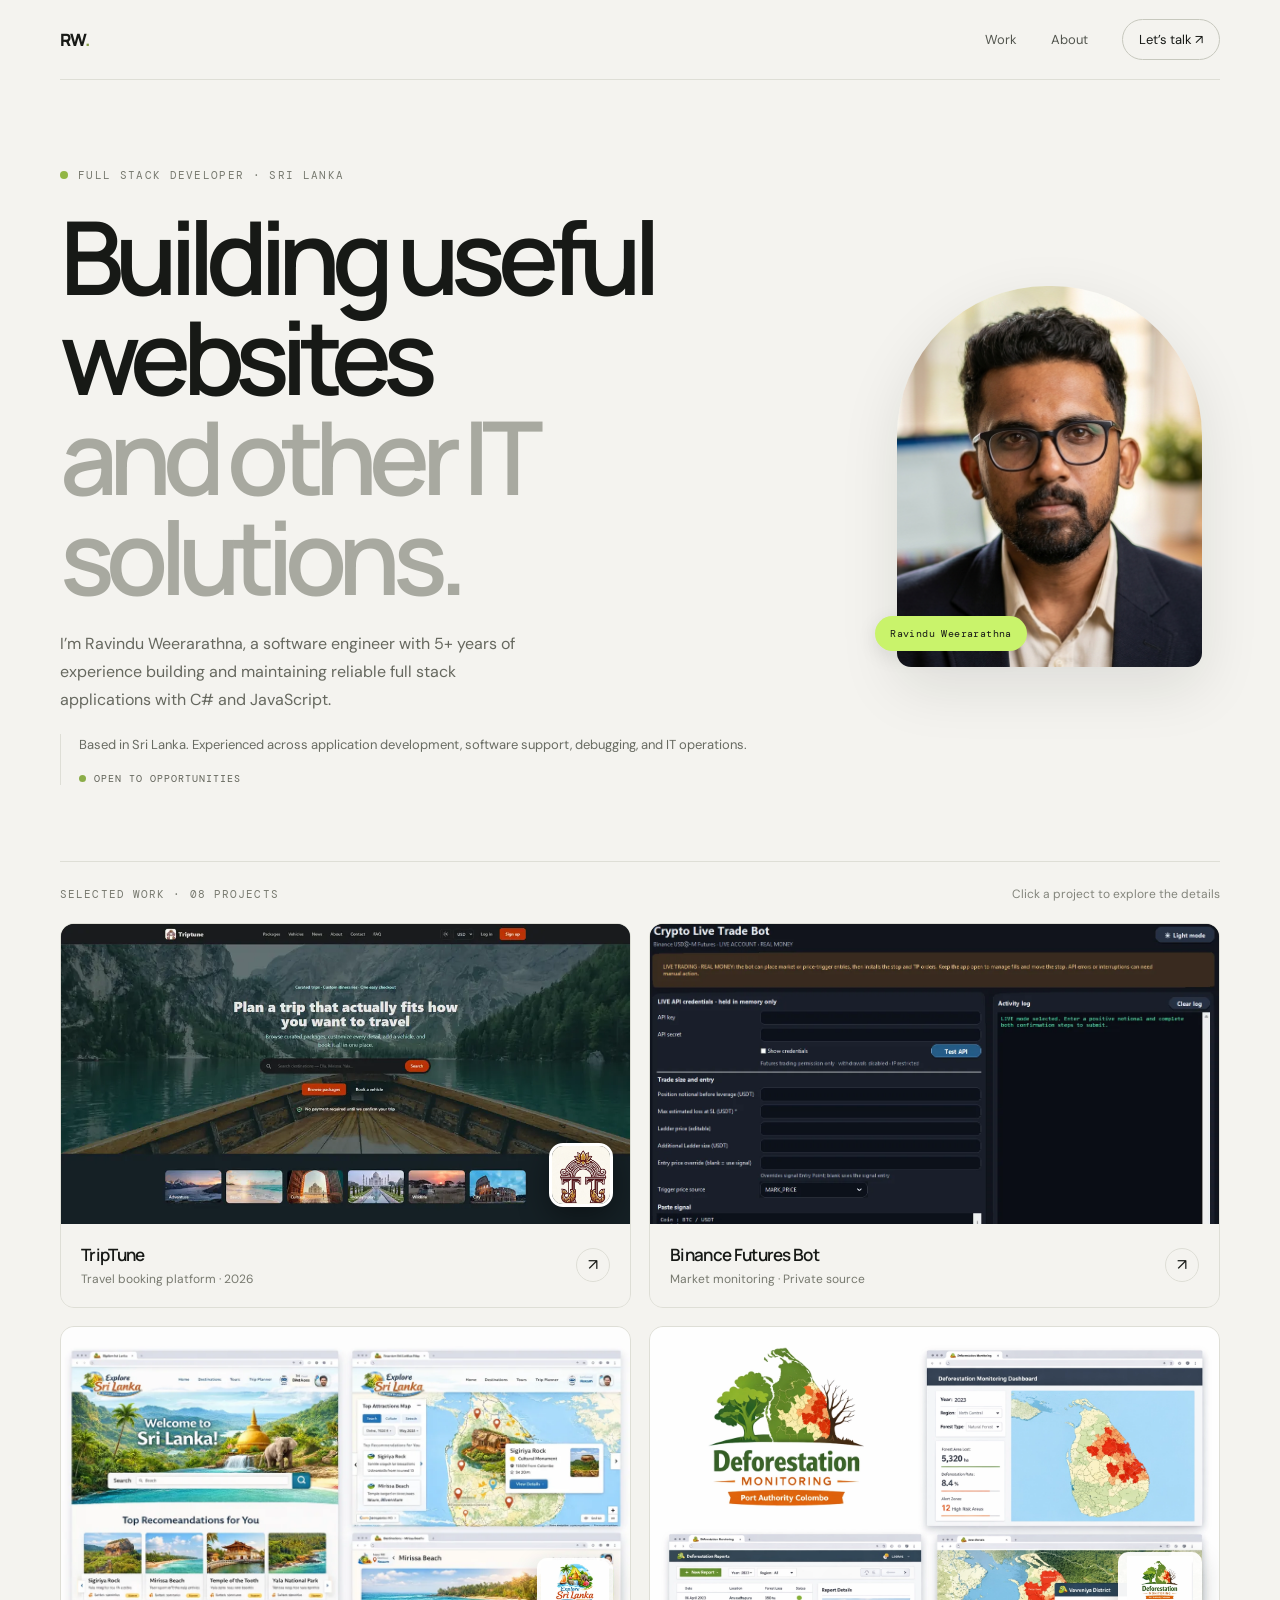
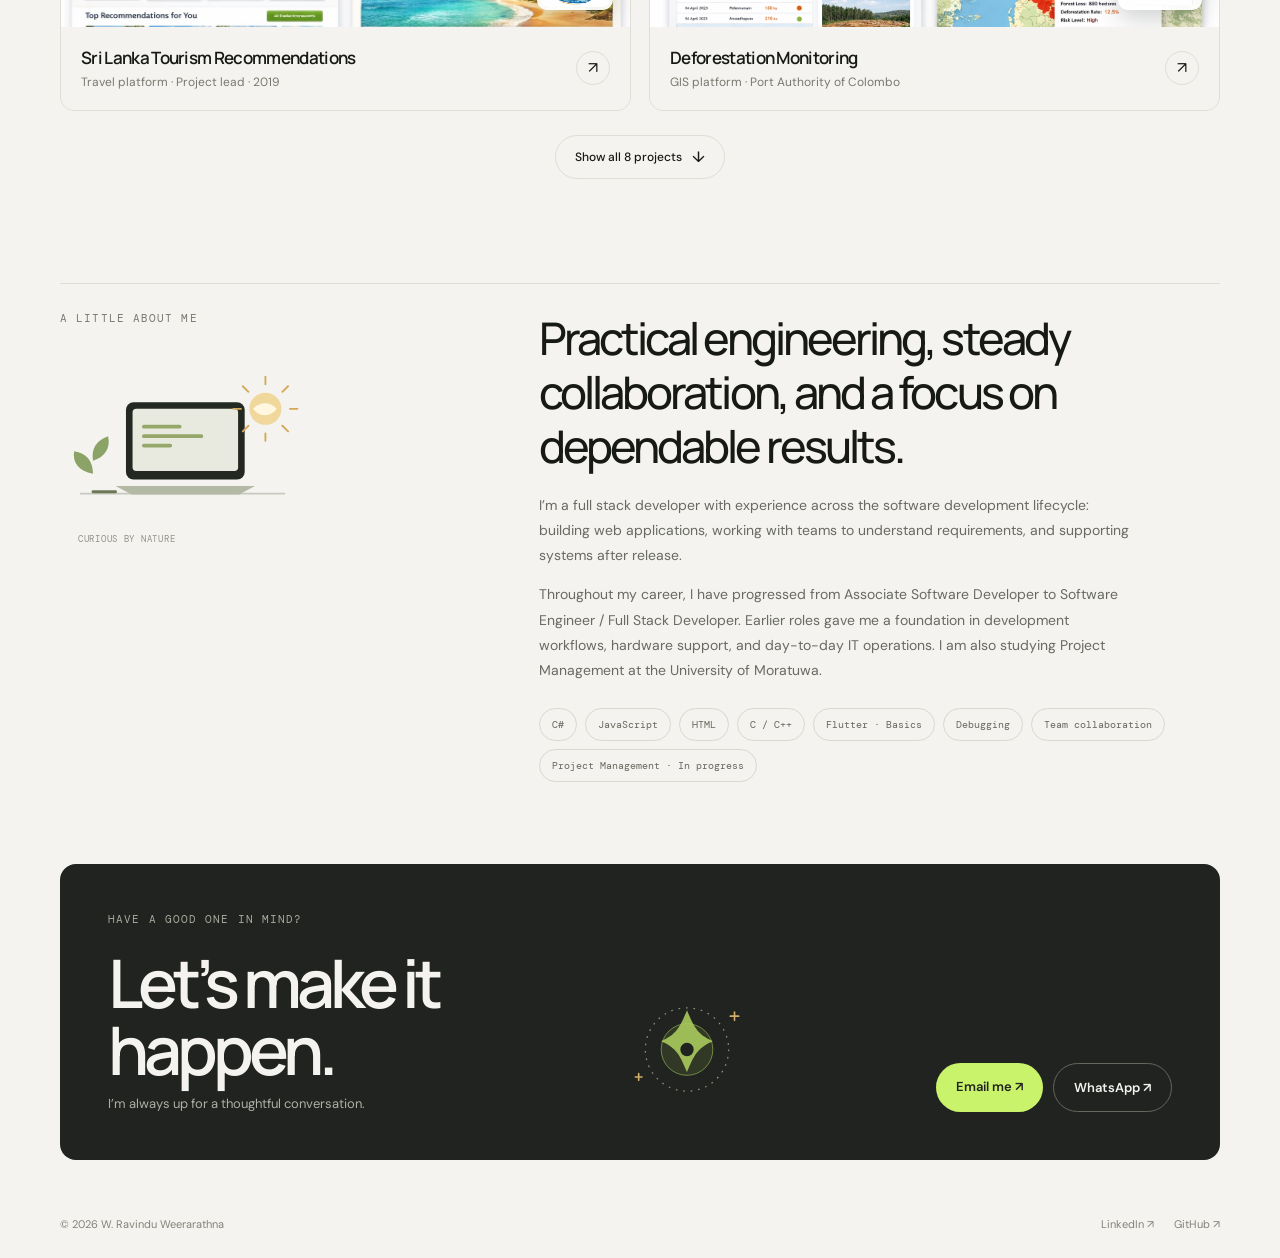
==== index.html @ b0df1150 "Add files via upload" ====
<!doctype html>
<html lang="en">
<head>
  <meta charset="utf-8">
  <meta name="viewport" content="width=device-width, initial-scale=1">
  <meta name="theme-color" content="#f4f3ef">
  <meta name="description" content="Ravindu Weerarathna is a full stack developer building reliable web applications and software solutions.">
  <title>Ravindu Weerarathna — Full Stack Developer</title>
  <link rel="preconnect" href="https://fonts.googleapis.com">
  <link rel="preconnect" href="https://fonts.gstatic.com" crossorigin>
  <link href="https://fonts.googleapis.com/css2?family=DM+Mono:wght@400;500&family=DM+Sans:wght@400;500;600;700&family=Manrope:wght@400;500;600;700;800&display=swap" rel="stylesheet">
  <link rel="stylesheet" href="styles.css">
</head>
<body>
  <header class="wrap nav"><a class="brand" href="#top">RW<span>.</span></a><nav class="nav-links" aria-label="Main navigation"><a href="#work">Work</a><a href="#about">About</a><a href="#contact" class="nav-cta">Let’s talk <span aria-hidden="true">↗</span></a></nav></header>
  <main id="top" class="wrap">
    <section class="hero"><div><div class="eyebrow">Full Stack Developer · Sri Lanka</div><h1>Building useful websites<br><em>and other IT solutions.</em></h1><p class="hero-copy">I’m Ravindu Weerarathna, a software engineer with 5+ years of experience building and maintaining reliable full stack applications with C# and JavaScript.</p></div><figure class="portrait-wrap"><img class="portrait" src="ravindu-weerarathna.jpg" alt="Portrait of Ravindu Weerarathna"><figcaption class="portrait-caption">Ravindu Weerarathna</figcaption></figure><aside class="hero-aside"><p>Based in Sri Lanka. Experienced across application development, software support, debugging, and IT operations.</p><div class="availability">Open to opportunities</div></aside></section>
    <section id="work"><div class="section-head"><span class="section-label">Selected work · 08 projects</span><span class="section-note">Click a project to explore the details</span></div>
      <div class="projects" id="project-list">
        <article class="project" tabindex="0" role="button" aria-haspopup="dialog" data-project="0"><div class="project-art art-game"><img class="game-preview" src="android-mini-game.webp" alt="Basket Scorer Android mini game showing its court and score"><img class="game-logo" src="basket-scorer-logo.webp" alt="Basket Scorer game logo"></div><div class="project-meta"><div><h3>Android Mini Game</h3><p>Basketball · Android · April 2021</p></div><span class="arrow" aria-hidden="true">↗</span></div></article>
        <article class="project" tabindex="0" role="button" aria-haspopup="dialog" data-project="1"><div class="project-art art-oncrypt"><div class="oncrypt-glow"></div><img class="oncrypt-mark" src="oncrypt-mark.webp" alt="OnCrypt product mark"><span class="oncrypt-caption">MOBILE AUTHENTICATOR</span></div><div class="project-meta"><div><h3>OnCrypt Mobile</h3><p>Authentication · OSSEC Inc · 2024</p></div><span class="arrow" aria-hidden="true">↗</span></div></article>
        <article class="project" tabindex="0" role="button" aria-haspopup="dialog" data-project="2"><div class="project-art art-central"><div class="central-window"><div class="central-top"><span>ONCRYPT WEB CENTRAL</span><i></i><i></i><i></i></div><div class="central-content"><img src="oncrypt-mark.webp" alt=""><div><b>Secure account<br>management</b><span></span><span></span></div></div></div></div><div class="project-meta"><div><h3>OnCrypt Web Central</h3><p>Authentication hub · OSSEC Inc · 2024</p></div><span class="arrow" aria-hidden="true">↗</span></div></article>
        <article class="project" tabindex="0" role="button" aria-haspopup="dialog" data-project="3"><div class="project-art art-desktop"><div class="desktop-window"><div class="desktop-top"><span></span><span></span><span></span></div><div class="desktop-content"><img src="oncrypt-mark.webp" alt=""><div class="desktop-lines"><b>ONCRYPT DESKTOP</b><i></i><i></i><i></i><em>Verified session</em></div></div></div></div><div class="project-meta"><div><h3>OnCrypt Desktop Software</h3><p>Encryption · OSSEC Inc · 2024</p></div><span class="arrow" aria-hidden="true">↗</span></div></article>

        <article class="project" tabindex="0" role="button" aria-haspopup="dialog" data-project="4" data-featured><div class="project-art art-triptune"><img class="triptune-shot" src="triptune-homepage.webp" alt="TripTune travel booking website homepage"><img class="triptune-logo" src="triptune-logo.webp" alt="TripTune logo"></div><div class="project-meta"><div><h3>TripTune</h3><p>Travel booking platform · 2026</p></div><span class="arrow" aria-hidden="true">↗</span></div></article>
        <article class="project" tabindex="0" role="button" aria-haspopup="dialog" data-project="5" data-featured><div class="project-art art-trading"><img class="bot-shot" src="binance-bot-dashboard.webp" alt="Binance Futures live-trading dashboard with risk, signal, and order controls"></div><div class="project-meta"><div><h3>Binance Futures Bot</h3><p>Market monitoring · Private source</p></div><span class="arrow" aria-hidden="true">↗</span></div></article>
        <article class="project" tabindex="0" role="button" aria-haspopup="dialog" data-project="6" data-featured><div class="project-art art-tourism"><img class="tourism-shot" src="sri-lanka-tourism-ui.webp" alt="Explore Sri Lanka personalized tourism website screens"><img class="tourism-logo" src="explore-sri-lanka-logo.webp" alt="Explore Sri Lanka logo"></div><div class="project-meta"><div><h3>Sri Lanka Tourism Recommendations</h3><p>Travel platform · Project lead · 2019</p></div><span class="arrow" aria-hidden="true">↗</span></div></article>
        <article class="project" tabindex="0" role="button" aria-haspopup="dialog" data-project="7" data-featured><div class="project-art art-deforestation"><img class="deforestation-shot" src="deforestation-monitoring-ui.webp" alt="Deforestation monitoring dashboard and Sri Lanka forest loss map"><img class="deforestation-logo" src="deforestation-monitoring-logo.webp" alt="Deforestation Monitoring logo"></div><div class="project-meta"><div><h3>Deforestation Monitoring</h3><p>GIS platform · Port Authority of Colombo</p></div><span class="arrow" aria-hidden="true">↗</span></div></article>
      </div>
      <div class="projects-toggle-wrap"><button class="projects-toggle" type="button" aria-expanded="false" aria-controls="project-list">Show all 8 projects <span aria-hidden="true">↓</span></button></div>
    </section>
    <section id="about" class="about"><div class="about-title">A little about me<div class="about-illustration" aria-hidden="true"><svg viewBox="0 0 260 180" role="presentation"><path d="M22 145h216" stroke="#c8c9bf" stroke-width="2" stroke-linecap="round"/><rect x="70" y="48" width="126" height="82" rx="8" fill="#242822"/><rect x="77" y="55" width="112" height="66" rx="4" fill="#e8eadf"/><path d="M89 74h38M89 84h61M89 94h28" stroke="#95a76b" stroke-width="4" stroke-linecap="round"/><path d="M59 137h148l-17 9H76z" fill="#b4b9a6"/><path d="M35 143V90m0 34c-15-3-22-12-20-24 13 2 20 10 20 24Zm0-14c13-4 19-14 16-26-12 4-18 13-16 26Z" fill="#8ba366"/><path d="M35 143h24" stroke="#6c7956" stroke-width="3" stroke-linecap="round"/><circle cx="218" cy="55" r="17" fill="#f0d79c"/><path d="M218 29v-8m0 68v-8m26-26h8m-68 0h8m44-18 6-6m-48 48 6-6m36 0 6 6m-48-48 6 6" stroke="#d4a958" stroke-width="2" stroke-linecap="round"/><path d="M205 55c6-8 19-8 25 0-6 9-19 9-25 0Z" fill="#fff7df"/></svg><span>Curious by nature</span></div></div><div class="about-copy"><h2>Practical engineering, steady collaboration, and a focus on dependable results.</h2><p>I’m a full stack developer with experience across the software development lifecycle: building web applications, working with teams to understand requirements, and supporting systems after release.</p><p>Throughout my career, I have progressed from Associate Software Developer to Software Engineer / Full Stack Developer. Earlier roles gave me a foundation in development workflows, hardware support, and day-to-day IT operations. I am also studying Project Management at the University of Moratuwa.</p><div class="chips"><span class="chip">C#</span><span class="chip">JavaScript</span><span class="chip">HTML</span><span class="chip">C / C++</span><span class="chip">Flutter · Basics</span><span class="chip">Debugging</span><span class="chip">Team collaboration</span><span class="chip">Project Management · In progress</span></div></div></section>
    <section id="contact" class="contact"><div><div class="section-label">Have a good one in mind?</div><h2>Let’s make it<br>happen.</h2><p>I’m always up for a thoughtful conversation.</p></div><div class="contact-illustration" aria-hidden="true"><svg viewBox="0 0 180 150" role="presentation"><circle cx="90" cy="75" r="50" fill="none" stroke="#9da58d" stroke-width="1.5" stroke-dasharray="2 7"/><circle cx="90" cy="75" r="31" fill="#c9f36b" fill-opacity=".12" stroke="#c9f36b" stroke-opacity=".65"/><path d="M90 28c8 19 12 29 31 37-19 8-23 18-31 37-8-19-12-29-31-37 19-8 23-18 31-37Z" fill="#c9f36b" fill-opacity=".85"/><circle cx="90" cy="75" r="8" fill="#20231f"/><path d="M142 35h10m-5-5v10M28 108h8m-4-4v8" stroke="#f0c876" stroke-width="2" stroke-linecap="round"/></svg></div><div class="contact-actions"><a class="contact-link" href="mailto:ravinduweerarathna@yahoo.com">Email me ↗</a><a class="contact-link contact-link-secondary" href="https://wa.me/94767962078" target="_blank" rel="noreferrer">WhatsApp ↗</a></div></section>
  </main>
  <footer class="wrap footer"><span>© 2026 W. Ravindu Weerarathna</span><div class="footer-social"><a href="https://www.linkedin.com/in/ravindu-weerarathna" target="_blank" rel="noreferrer">LinkedIn ↗</a><a href="https://github.com/RavinduWeerarathna-git" target="_blank" rel="noreferrer">GitHub ↗</a></div></footer>
  <dialog id="project-dialog" aria-labelledby="modal-title"><div class="modal-inner"><button class="modal-close" aria-label="Close project details">×</button><div class="modal-kicker" id="modal-kicker"></div><h2 id="modal-title"></h2><p id="modal-description"></p><div class="modal-gallery" id="modal-gallery"></div><div class="modal-details"><div><strong>My role</strong><span id="modal-role"></span></div><div><strong>Year</strong><span id="modal-year"></span></div><div><strong>What I did</strong><span id="modal-contribution"></span></div><div><strong>Outcome</strong><span id="modal-outcome"></span></div><div><strong>Technologies</strong><span id="modal-tech"></span></div></div><div class="modal-actions" id="modal-actions"></div></div></dialog>
  <script>
    // Project details are based on the CV and project material provided by Ravindu.
    const projects=[
      {title:'Android Mini Game',category:'Mobile game · Basketball',year:'April 2021 · 2 weeks',role:'Intern Software Developer',description:'A lightweight Android basketball mini game designed for smooth, engaging mobile play. It focuses on simple controls, responsive interactions, and offline gameplay for casual basketball fans.',contribution:'Developed core gameplay mechanics, designed the Android interface, integrated local score storage, and tested across Android versions.',outcome:'Offline play with saved scores and player progress.',tech:'Java, Android Studio, Android SDK, SQLite',gallery:[['android-mini-game.webp','Basket Scorer gameplay screenshot'],['basket-scorer-logo.webp','Basket Scorer logo']],link:''},
      {title:'OnCrypt Mobile',category:'Mobile authentication · OSSEC Inc',year:'2024 · 2-year project',role:'Testing and development support',description:'OnCrypt Mobile is an authenticator for desktop encryption software. It adds a verification step to decryption requests by pairing a trusted mobile device with the desktop application, helping ensure only authorized users can access protected data.',contribution:'Tested functionality and security, identified and fixed bugs, verified authentication flows between the mobile authenticator and desktop application, and supported stability and performance improvements.',outcome:'Contributed to a second layer of authentication for desktop decryption workflows.',tech:'Flutter, Secure Storage, Authentication APIs',gallery:[['oncrypt-mark.webp','OnCrypt product mark']],link:'https://ossec.co.jp/oncrypt-2/'},
      {title:'OnCrypt Web Central',category:'Web platform · OSSEC Inc',year:'2024 · 2-year project',role:'Testing and development support',description:'The Web Central is the management and authentication hub for the OnCrypt system. It connects the mobile authenticator with desktop software and supports user management and real-time activity validation.',contribution:'Performed developer-side unit testing across system components, identified and fixed bugs, validated authentication flows between the mobile app, Web Central, and desktop software, and helped improve stability and performance.',outcome:'Supported a secure authentication flow across the OnCrypt mobile, web, and desktop components.',tech:'C#, Secure Storage, Authentication APIs, Razor Pages',gallery:[['oncrypt-mark.webp','OnCrypt product mark']],link:'https://oncrypt.jp/Auth/Login'},
      {title:'OnCrypt Desktop Software',category:'Desktop security · OSSEC Inc',year:'2024 · 2-year project',role:'Testing and development support',description:'The OnCrypt Desktop Software is the protected client application in the OnCrypt security ecosystem. It monitors user activity and requires successful authentication through the mobile authenticator and Web Central before sensitive actions can be performed.',contribution:'Performed developer-side unit testing across system components, identified and fixed bugs, validated authentication flows between the mobile authenticator, Web Central, and desktop software, and supported stability and performance improvements.',outcome:'Helped verify the end-to-end authentication flow protecting sensitive desktop actions.',tech:'C#, Secure Storage, Authentication APIs, Razor Pages',gallery:[['oncrypt-mark.webp','OnCrypt product mark']],link:'https://ossec.co.jp/oncrypt-2/'},
      {title:'TripTune',category:'Travel booking platform · Personal project',year:'2026',role:'Full Stack Developer',description:'A full-stack travel booking platform for curated Sri Lanka trips. Visitors can browse packages, customize trip details, add a vehicle, and submit a booking request through one flow.',contribution:'Built package discovery and customization, vehicle booking, account and booking flows, and the admin tools that manage travel inventory and bookings.',outcome:'Live travel booking demo. Booking requests are confirmed separately; the demo does not process real payments.',tech:'Next.js, React, TypeScript, Tailwind CSS, Prisma, PostgreSQL',gallery:[['triptune-homepage.webp','TripTune website homepage'],['triptune-logo.webp','TripTune logo']],link:'https://www.triptuneinfo.com/',linkLabel:'Visit TripTune ↗'},
      {title:'Binance Futures Trading Bot',category:'Live trading dashboard · Private repository',year:'2026',role:'Developer',description:'A Binance USDⓈ-M Futures live-trading dashboard. The interface supports API credential entry, position sizing and estimated-loss limits, editable ladder settings, signal input, and an activity log.',contribution:'Built a dashboard for configuring trade inputs, checking API access, reviewing signals, managing ladder entries, and reviewing an order before submission.',outcome:'The interface includes controls to place live trades, manage pending triggers, and update ladder orders. No performance results are provided.',tech:'Not specified in the repository overview',gallery:[['binance-bot-dashboard.webp','Binance Futures live-trading dashboard']],link:'https://github.com/RavinduWeerarathna-git/binance-auto-bot-Future-',linkLabel:'Open private repository ↗'},
      {title:'Sri Lanka Tourism Recommendations',category:'Personalized travel · Client project',year:'2019 · 6 months',role:'Project Lead and Full-Stack Developer',description:'A web-based tourism platform offering personalized recommendations for people exploring Sri Lanka. The experience combines preference-based suggestions, interactive maps, and a chatbot assistant for trip planning.',contribution:'Led the project team and managed timelines and deliverables; designed the system architecture and database schema; supervised frontend and backend development; implemented recommendation features and Google Maps integration; oversaw testing, chatbot integration, and deployment.',outcome:'Delivered an interactive travel-planning website with personalized recommendations, maps, and chatbot support.',tech:'Java, Spring Boot, JPA, AngularJS, HTML, MySQL, Google Maps API',gallery:[['sri-lanka-tourism-ui.webp','Explore Sri Lanka website interface and map screens'],['explore-sri-lanka-logo.webp','Explore Sri Lanka logo']],link:''},
      {title:'Deforestation Monitoring Website',category:'GIS platform · Port Authority of Colombo',year:'Not specified',role:'Software Developer · Testing and development',description:'A web-based platform for monitoring deforestation across Sri Lanka. It brings geographic data, forest-loss reports, and map visualizations together to help authorities, researchers, and the public identify areas experiencing forest loss and degradation.',contribution:'Developed core web application features; tested backend APIs, frontend components, and map visualizations; debugged issues; validated map data, reports, and forest-loss metrics; and optimized code for stability and performance.',outcome:'A centralized interface for viewing forest-change data, map markers, reports, and deforestation metrics.',tech:'PHP, Laravel, Vue.js, Vuetify, MySQL, Leaflet / OpenLayers',gallery:[['deforestation-monitoring-ui.webp','Deforestation monitoring dashboard, reports, and Sri Lanka map'],['deforestation-monitoring-logo.webp','Deforestation Monitoring logo']],link:''}
    ];
    const projectsToggle=document.querySelector('.projects-toggle');
    projectsToggle.addEventListener('click',()=>{const expanded=projectsToggle.getAttribute('aria-expanded')==='true';projectsToggle.setAttribute('aria-expanded',String(!expanded));document.querySelector('.projects').classList.toggle('show-all',!expanded);projectsToggle.innerHTML=expanded?'Show all 8 projects <span aria-hidden="true">↓</span>':'Show featured projects <span aria-hidden="true">↑</span>';if(!expanded){document.querySelector('#work').scrollIntoView({behavior:'smooth',block:'start'});}});
    const dialog=document.querySelector('#project-dialog');
    function openProject(index){const p=projects[index];document.querySelector('#modal-kicker').textContent=p.category+' · '+p.year;document.querySelector('#modal-title').textContent=p.title;document.querySelector('#modal-description').textContent=p.description;document.querySelector('#modal-gallery').innerHTML=(p.gallery||[]).map(([src,alt])=>`<img src="${src}" alt="${alt}">`).join('');document.querySelector('#modal-role').textContent=p.role;document.querySelector('#modal-year').textContent=p.year;document.querySelector('#modal-contribution').textContent=p.contribution;document.querySelector('#modal-outcome').textContent=p.outcome;document.querySelector('#modal-tech').textContent=p.tech;document.querySelector('#modal-actions').innerHTML=p.link?`<a href="${p.link}" target="_blank" rel="noreferrer">${p.linkLabel||'View project ↗'}</a>`:'';dialog.showModal()}
    document.querySelectorAll('.project').forEach(card=>{card.addEventListener('click',()=>openProject(Number(card.dataset.project)));card.addEventListener('keydown',e=>{if(e.key==='Enter'||e.key===' '){e.preventDefault();openProject(Number(card.dataset.project))}})});
    document.querySelector('.modal-close').addEventListener('click',()=>dialog.close());dialog.addEventListener('click',e=>{if(e.target===dialog)dialog.close()});
  </script>
</body>
</html>
---- styles.css ----
:root {
  --paper: #f4f3ef;
  --ink: #171916;
  --muted: #72746d;
  --line: #deded6;
  --green: #c9f36b;
  --mono: "DM Mono", monospace;
  --sans: "DM Sans", sans-serif;
  --display: "Manrope", sans-serif;
}

* { box-sizing: border-box; }
html { scroll-behavior: smooth; }
body {
  margin: 0;
  background: var(--paper);
  color: var(--ink);
  font-family: var(--sans);
  -webkit-font-smoothing: antialiased;
}
a { color: inherit; text-decoration: none; }
button { font: inherit; }
.wrap { width: min(1160px, calc(100% - 64px)); margin: auto; }
.nav {
  height: 80px;
  display: flex;
  align-items: center;
  justify-content: space-between;
  border-bottom: 1px solid var(--line);
}
.brand { font: 800 17px var(--display); letter-spacing: -.06em; }
.brand span { color: #849d46; }
.nav-links { display: flex; gap: 34px; align-items: center; font-size: 13px; color: #53564f; }
.nav-links a:hover { color: #111; }
.nav-cta { border: 1px solid #c7c8be; padding: 11px 16px; border-radius: 30px; color: var(--ink) !important; transition: .2s; }
.nav-cta:hover { background: var(--green); border-color: var(--green); }

.hero {
  padding: 88px 0 76px;
  display: grid;
  grid-template-columns: minmax(0, 1.45fr) minmax(250px, .55fr);
  gap: 45px 52px;
  align-items: center;
}
.eyebrow { font: 11px var(--mono); text-transform: uppercase; letter-spacing: .12em; color: #77796f; display: flex; align-items: center; gap: 10px; }
.eyebrow::before { content: ""; width: 8px; height: 8px; background: #92b645; border-radius: 50%; }
.hero h1 { font: 600 clamp(55px, 8.2vw, 102px)/.98 var(--display); letter-spacing: -.085em; margin: 25px 0 23px; max-width: 770px; }
.hero h1 em { font-style: normal; color: #a8a9a0; }
.hero-copy { font-size: 16px; color: #66685f; line-height: 1.75; max-width: 470px; margin: 0; }
.hero-aside { grid-column: 1; padding: 0 0 0 18px; border-left: 1px solid var(--line); margin-top: -25px; }
.hero-aside p { font-size: 13px; line-height: 1.7; color: #686b62; margin: 0 0 16px; }
.availability { font: 10px var(--mono); text-transform: uppercase; letter-spacing: .1em; color: #606258; display: flex; align-items: center; gap: 8px; }
.availability::before { content: ""; width: 7px; height: 7px; border-radius: 50%; background: #8bad48; }
.portrait-wrap { grid-column: 2; grid-row: 1 / span 2; justify-self: end; align-self: center; position: relative; margin: 0 18px 0 0; width: min(100%, 310px); }
.portrait { display: block; width: 100%; aspect-ratio: 4 / 5; object-fit: cover; object-position: 50% 35%; border-radius: 150px 150px 14px 14px; box-shadow: 0 20px 60px #1719161a; }
.portrait-caption { position: absolute; bottom: 16px; left: -22px; background: var(--green); padding: 11px 15px; border-radius: 30px; font: 10px var(--mono); letter-spacing: .04em; box-shadow: 0 5px 20px #17191618; }

.section-head { border-top: 1px solid var(--line); padding: 24px 0 21px; display: flex; justify-content: space-between; align-items: center; }
.section-label { font: 11px var(--mono); letter-spacing: .1em; text-transform: uppercase; color: #77796f; }
.section-note { font-size: 12px; color: #83857c; }
.projects { display: grid; grid-template-columns: 1fr 1fr; gap: 18px; }
.project { border: 1px solid var(--line); border-radius: 14px; overflow: hidden; background: #e9e9e3; cursor: pointer; transition: transform .25s, border-color .25s; }
.project:hover { transform: translateY(-4px); border-color: #a9aa9f; }
.project-art { height: 300px; position: relative; overflow: hidden; display: grid; place-items: center; }
.art-a { background: #d4d8cc; }
.art-b { background: #e7d7c4; }
.art-c { background: #d7d5e4; }
.art-d { background: #d9e1d8; }
.mock { width: 76%; height: 73%; border-radius: 10px; background: #fbfaf7; box-shadow: 0 16px 50px #1719161a; position: relative; overflow: hidden; transition: transform .35s; }
.project:hover .mock { transform: scale(1.025); }
.mock-top { height: 26px; border-bottom: 1px solid #ecece5; display: flex; align-items: center; padding: 0 10px; gap: 4px; }
.mock-top i { width: 5px; height: 5px; border-radius: 50%; background: #d5d6cf; }
.mock-body { padding: 20px; }
.mock-kicker { font: 7px var(--mono); letter-spacing: .11em; text-transform: uppercase; color: #808276; }
.mock-title { font: 700 clamp(14px, 2vw, 25px)/1.04 var(--display); letter-spacing: -.07em; margin: 10px 0; }
.mock-line { height: 4px; border-radius: 9px; background: #dedfd6; margin: 6px 0; width: 60%; }
.mock-line.short { width: 39%; }
.mock-pill { height: 16px; width: 54px; background: var(--green); border-radius: 20px; margin-top: 14px; }
.tile-grid { position: absolute; right: 17%; bottom: 14%; display: grid; grid-template-columns: repeat(2, 54px); gap: 5px; transform: rotate(-8deg); }
.tile-grid b { height: 54px; border-radius: 7px; background: #b7b9a8; }
.tile-grid b:nth-child(2) { background: #ed9874; }
.tile-grid b:nth-child(3) { background: #efd97c; }
.tile-grid b:nth-child(4) { background: #545c4c; }
.phone { position: absolute; width: 113px; height: 205px; right: 20%; top: 17%; background: #1c201d; border-radius: 20px; padding: 7px; transform: rotate(8deg); box-shadow: 0 15px 35px #201f1925; }
.phone-inner { height: 100%; background: #f4eadb; border-radius: 14px; padding: 22px 9px; }
.phone-inner strong { font: 700 13px var(--display); letter-spacing: -.05em; display: block; margin: 19px 0 8px; }
.phone-inner span { display: block; height: 4px; width: 80%; background: #d7cbb9; margin: 5px 0; border-radius: 5px; }
.chart { position: absolute; inset: auto 8% 13% 44%; height: 98px; display: flex; gap: 8px; align-items: end; }
.chart i { flex: 1; border-radius: 5px 5px 0 0; background: #a9a3cb; }
.chart i:nth-child(2) { height: 60%; background: #696186; }
.chart i:nth-child(3) { height: 82%; background: #a9a3cb; }
.chart i:nth-child(4) { height: 45%; background: #c5bfdf; }
.chart i:nth-child(5) { height: 100%; background: #66627c; }
.art-d .mock { width: 70%; height: 69%; }
.art-d .mock-title { font-size: 22px; }
.swoosh { position: absolute; width: 130px; height: 130px; border-radius: 50%; border: 22px solid #a3b49a; right: 12%; top: 12%; }
.project-meta { background: var(--paper); padding: 19px 20px 20px; display: flex; justify-content: space-between; align-items: center; }
.project-meta h3 { font: 600 17px var(--display); letter-spacing: -.04em; margin: 0 0 5px; }
.project-meta p { margin: 0; font-size: 12px; color: #77796f; }
.arrow { width: 34px; height: 34px; border-radius: 50%; border: 1px solid var(--line); display: grid; place-items: center; transition: .2s; }
.project:hover .arrow { background: var(--green); border-color: var(--green); transform: rotate(45deg); }

.about { margin-top: 104px; padding: 27px 0 82px; border-top: 1px solid var(--line); display: grid; grid-template-columns: .75fr 1.25fr; gap: 70px; }
.about-title { font: 11px var(--mono); letter-spacing: .1em; text-transform: uppercase; color: #77796f; }
.about-copy h2 { font: 500 clamp(29px, 4vw, 45px)/1.2 var(--display); letter-spacing: -.065em; margin: 0 0 20px; max-width: 690px; }
.about-copy p { font-size: 14px; line-height: 1.8; color: #686a63; max-width: 590px; }
.chips { display: flex; flex-wrap: wrap; gap: 8px; margin-top: 25px; }
.chip { font: 10px var(--mono); border: 1px solid #d7d8cf; padding: 9px 12px; border-radius: 30px; color: #66685f; }
.contact { background: #20231f; color: #f4f3ef; border-radius: 16px; padding: 48px; display: flex; justify-content: space-between; align-items: end; margin: 0 0 30px; }
.contact .section-label { color: #a6a99c; }
.contact h2 { font: 600 clamp(36px, 6vw, 67px)/1 var(--display); letter-spacing: -.075em; margin: 23px 0 12px; max-width: 540px; }
.contact p { font-size: 13px; color: #adb0a5; margin: 0; }
.contact-link { background: var(--green); color: #20231f; padding: 15px 20px; border-radius: 30px; font-size: 13px; font-weight: 600; white-space: nowrap; }
.footer { min-height: 68px; display: flex; align-items: center; justify-content: space-between; color: #81837a; font-size: 11px; }
.footer-social { display: flex; gap: 20px; }
.footer-social a:hover { color: #111; }

dialog { border: 0; padding: 0; border-radius: 16px; background: var(--paper); color: var(--ink); width: min(620px, calc(100% - 32px)); max-height: 90vh; box-shadow: 0 25px 100px #0003; }
dialog::backdrop { background: #1719169c; backdrop-filter: blur(4px); }
.modal-inner { padding: 38px; }
.modal-close { position: absolute; right: 20px; top: 20px; width: 35px; height: 35px; background: transparent; border: 1px solid var(--line); border-radius: 50%; cursor: pointer; font-size: 18px; }
.modal-close:hover { background: var(--green); border-color: var(--green); }
.modal-kicker { font: 10px var(--mono); letter-spacing: .12em; text-transform: uppercase; color: #797b72; }
.modal-inner h2 { font: 600 37px var(--display); letter-spacing: -.07em; margin: 13px 0; }
.modal-inner p { font-size: 14px; line-height: 1.8; color: #62645c; }
.modal-details { display: grid; grid-template-columns: 1fr 1fr; gap: 20px; border-top: 1px solid var(--line); padding-top: 20px; margin-top: 24px; }
.modal-details strong { display: block; font: 10px var(--mono); text-transform: uppercase; letter-spacing: .08em; color: #85877e; margin-bottom: 8px; }
.modal-details span { font-size: 13px; line-height: 1.6; }
.modal-actions { display: flex; gap: 10px; margin-top: 25px; }
.modal-actions a { border: 1px solid var(--line); border-radius: 30px; padding: 12px 16px; font-size: 12px; }
.modal-actions a:hover { background: var(--green); border-color: var(--green); }

@media (max-width: 700px) {
  .wrap { width: calc(100% - 36px); }
  .nav { height: 68px; }
  .nav-links { gap: 17px; }
  .nav-links a:not(.nav-cta) { display: none; }
  .hero { padding: 68px 0 58px; grid-template-columns: 1fr; gap: 28px; }
  .hero h1 { font-size: clamp(56px, 14vw, 87px); }
  .hero-aside { grid-column: 1; grid-row: auto; padding: 0 0 0 18px; margin: 0; }
  .portrait-wrap { grid-column: 1; grid-row: auto; justify-self: start; width: min(74%, 300px); margin: 6px 0 10px 20px; }
  .portrait { aspect-ratio: 4 / 3; border-radius: 90px 90px 12px 12px; object-position: 50% 34%; }
  .projects { grid-template-columns: 1fr; }
  .project-art { height: 270px; }
  .about { margin-top: 74px; grid-template-columns: 1fr; gap: 25px; padding-bottom: 58px; }
  .contact { padding: 32px 25px; align-items: start; flex-direction: column; gap: 27px; }
  .contact h2 { font-size: 48px; }
  .contact-link { font-size: 11px; }
  .section-note { display: none; }
  .modal-inner { padding: 32px 24px; }
  .modal-inner h2 { font-size: 30px; }
}
@media (prefers-reduced-motion: reduce) {
  *, *::before, *::after { scroll-behavior: auto !important; transition: none !important; }
}

.contact-actions { display: flex; flex-wrap: wrap; gap: 10px; }
.contact-link-secondary { background: transparent; color: #f4f3ef; border: 1px solid #64675e; }
.contact-link-secondary:hover { border-color: var(--green); color: var(--green); }


.art-game { background: linear-gradient(145deg, #f3d38f, #f9e8bf); }
.game-preview { width: 158px; height: 252px; object-fit: cover; object-position: center; border-radius: 10px; box-shadow: 0 14px 35px #49351b35; }
.game-logo { position: absolute; top: 18px; left: 18px; width: 82px; height: 82px; object-fit: cover; border-radius: 12px; box-shadow: 0 8px 24px #49351b30; }
.modal-gallery { display: flex; align-items: flex-start; gap: 14px; margin: 22px 0; }
.modal-gallery img { max-height: 250px; max-width: 46%; width: auto; object-fit: contain; border-radius: 10px; background: #eee9df; }
@media (max-width: 700px) { .game-preview { height: 225px; width: 142px; } .modal-gallery img { max-height: 210px; } }

.art-oncrypt { background: radial-gradient(circle at 50% 45%, #286eb5, #153c6d 72%); }
.oncrypt-glow { position: absolute; width: 205px; height: 205px; border-radius: 50%; background: #4f99e34d; filter: blur(28px); }
.oncrypt-mark { position: relative; width: 122px; height: 122px; object-fit: cover; border-radius: 23px; box-shadow: 0 18px 45px #081e3b70; }
.oncrypt-caption { position: absolute; bottom: 25px; color: #e9f3ff; font: 9px var(--mono); letter-spacing: .15em; }

.art-central { background: linear-gradient(145deg, #d8d8ef, #c5d5ee); }
.central-window { width: 76%; height: 66%; border-radius: 12px; background: #f9fafc; box-shadow: 0 18px 45px #30375525; overflow: hidden; }
.central-top { height: 29px; display: flex; align-items: center; gap: 5px; padding: 0 11px; border-bottom: 1px solid #e8e9ee; font: 7px var(--mono); color: #686c7d; letter-spacing: .06em; }
.central-top span { margin-right: auto; }
.central-top i { width: 5px; height: 5px; border-radius: 50%; background: #d0d2dc; }
.central-content { display: flex; align-items: center; justify-content: center; gap: 15px; height: calc(100% - 29px); padding: 14px; }
.central-content img { width: 65px; height: 65px; border-radius: 13px; }
.central-content b { display: block; font: 700 13px/1.15 var(--display); letter-spacing: -.04em; color: #252a38; }
.central-content span { display: block; width: 82px; height: 4px; background: #e2e4eb; border-radius: 4px; margin-top: 7px; }

.art-desktop { background: linear-gradient(145deg, #cedaf0, #abbfe0); }
.desktop-window { width: 78%; height: 67%; border-radius: 10px; overflow: hidden; background: #f9fafc; box-shadow: 0 18px 45px #27385b30; }
.desktop-top { height: 24px; display: flex; align-items: center; gap: 5px; padding: 0 10px; border-bottom: 1px solid #e6e9f0; }
.desktop-top span { width: 5px; height: 5px; background: #c8ceda; border-radius: 50%; }
.desktop-content { height: calc(100% - 24px); display: flex; align-items: center; justify-content: center; gap: 16px; padding: 15px; }
.desktop-content img { width: 66px; height: 66px; border-radius: 14px; }
.desktop-lines { display: flex; flex-direction: column; gap: 7px; }
.desktop-lines b { color: #283551; font: 8px var(--mono); letter-spacing: .08em; }
.desktop-lines i { width: 92px; height: 4px; background: #e0e5ee; border-radius: 4px; }
.desktop-lines i:nth-of-type(2) { width: 72px; }
.desktop-lines i:nth-of-type(3) { width: 84px; }
.desktop-lines em { color: #547f5e; font: 8px var(--mono); font-style: normal; margin-top: 5px; }

.art-triptune { background: #17262c; }
.triptune-shot { width: 100%; height: 100%; object-fit: cover; object-position: top center; }
.triptune-logo { position: absolute; right: 17px; bottom: 17px; width: 64px; height: 64px; object-fit: cover; border: 3px solid #fff; border-radius: 14px; box-shadow: 0 10px 30px #0006; }
.art-trading { background: linear-gradient(145deg, #1b2830, #111a20); }
.trading-panel { width: 78%; height: 70%; padding: 20px; border: 1px solid #30434a; border-radius: 12px; background: #172126; box-shadow: 0 16px 40px #07101455; }
.trading-heading { display: flex; justify-content: space-between; color: #d6e0df; font: 8px var(--mono); letter-spacing: .08em; }
.trading-heading b { color: #80949a; font-weight: 400; }
.candles { height: 105px; display: flex; align-items: center; justify-content: space-around; gap: 11px; margin: 16px 5px 12px; border-bottom: 1px solid #33434a; background: repeating-linear-gradient(to bottom, transparent 0 25px, #27383e 26px); }
.candles i { position: relative; width: 11px; height: 39px; background: #72c79c; border-radius: 2px; }
.candles i:nth-child(2) { height: 56px; background: #e17872; }
.candles i:nth-child(3) { height: 30px; background: #72c79c; }
.candles i:nth-child(4) { height: 64px; background: #72c79c; }
.candles i:nth-child(5) { height: 45px; background: #e17872; }
.candles i:nth-child(6) { height: 71px; background: #72c79c; }
.candles i:nth-child(7) { height: 53px; background: #72c79c; }
.candles i::before { content: ""; position: absolute; left: 4px; top: -12px; width: 3px; height: calc(100% + 24px); background: inherit; opacity: .8; }
.trading-status { color: #9aabae; font: 8px var(--mono); letter-spacing: .1em; }
.trading-status span { display: inline-block; width: 6px; height: 6px; margin-right: 5px; border-radius: 50%; background: #72c79c; }
@media (max-width: 700px) { .triptune-logo { width: 52px; height: 52px; } .trading-panel { padding: 15px; } }

.bot-shot { display: block; width: 100%; height: 100%; object-fit: contain; background: #10151e; }

.art-tourism { background: #eaf3ec; }
.tourism-shot { display: block; width: 100%; height: 100%; object-fit: cover; object-position: center; }
.tourism-logo { position: absolute; right: 17px; bottom: 17px; width: 76px; height: 52px; object-fit: contain; padding: 3px; border-radius: 10px; background: #fffffff0; box-shadow: 0 8px 24px #17241e35; }
@media (max-width: 700px) { .tourism-logo { width: 62px; height: 44px; } }

.art-deforestation { background: #edf2e7; }
.deforestation-shot { display: block; width: 100%; height: 100%; object-fit: cover; object-position: center; }
.deforestation-logo { position: absolute; right: 17px; bottom: 17px; width: 84px; height: 58px; object-fit: contain; padding: 4px; border-radius: 10px; background: #fffffff0; box-shadow: 0 8px 24px #17241e35; }
@media (max-width: 700px) { .deforestation-logo { width: 66px; height: 46px; } }

.projects:not(.show-all) .project:not([data-featured]) { display: none; }
.projects-toggle-wrap { display: flex; justify-content: center; padding-top: 24px; }
.projects-toggle { display: inline-flex; align-items: center; gap: 10px; border: 1px solid var(--line); border-radius: 999px; background: transparent; color: var(--ink); padding: 11px 19px; font: 500 12px var(--sans); cursor: pointer; transition: background .2s, border-color .2s; }
.projects-toggle:hover { background: var(--paper); border-color: #a9aa9f; }
.projects-toggle span { font-size: 15px; }
@media (max-width: 700px) { .projects-toggle-wrap { padding-top: 18px; } }

#work { position: relative; }
.projects.show-all { position: absolute; z-index: 5; left: 0; right: 0; bottom: 72px; max-height: min(72vh, 760px); overflow-y: auto; padding: 18px; border: 1px solid var(--line); border-radius: 16px; background: var(--paper); box-shadow: 0 18px 55px #1b211b24; }
@media (max-width: 700px) { .projects.show-all { bottom: 68px; max-height: 72vh; padding: 12px; gap: 12px; } }

/* Keep the expanded project list in normal page flow. */
.projects.show-all { position: static; z-index: auto; left: auto; right: auto; bottom: auto; max-height: none; overflow: visible; padding: 0; border: 0; border-radius: 0; background: transparent; box-shadow: none; }
@media (max-width: 700px) { .projects.show-all { max-height: none; padding: 0; gap: 12px; } }

.about-illustration { width: min(100%, 245px); margin-top: 32px; }
.about-illustration svg { display: block; width: 100%; height: auto; overflow: visible; }
.about-illustration span { display: block; margin: 6px 0 0 18px; font: 9px var(--mono); letter-spacing: .08em; text-transform: uppercase; color: #919387; }
.contact { position: relative; overflow: hidden; }
.contact-illustration { flex: 0 0 150px; width: 150px; opacity: .85; }
.contact-illustration svg { display: block; width: 100%; height: auto; }
.contact-actions { position: relative; z-index: 1; }
@media (max-width: 700px) { .about-illustration { width: min(70%, 220px); margin-top: 22px; } .contact-illustration { align-self: center; width: 120px; flex-basis: 120px; margin-top: -12px; } }
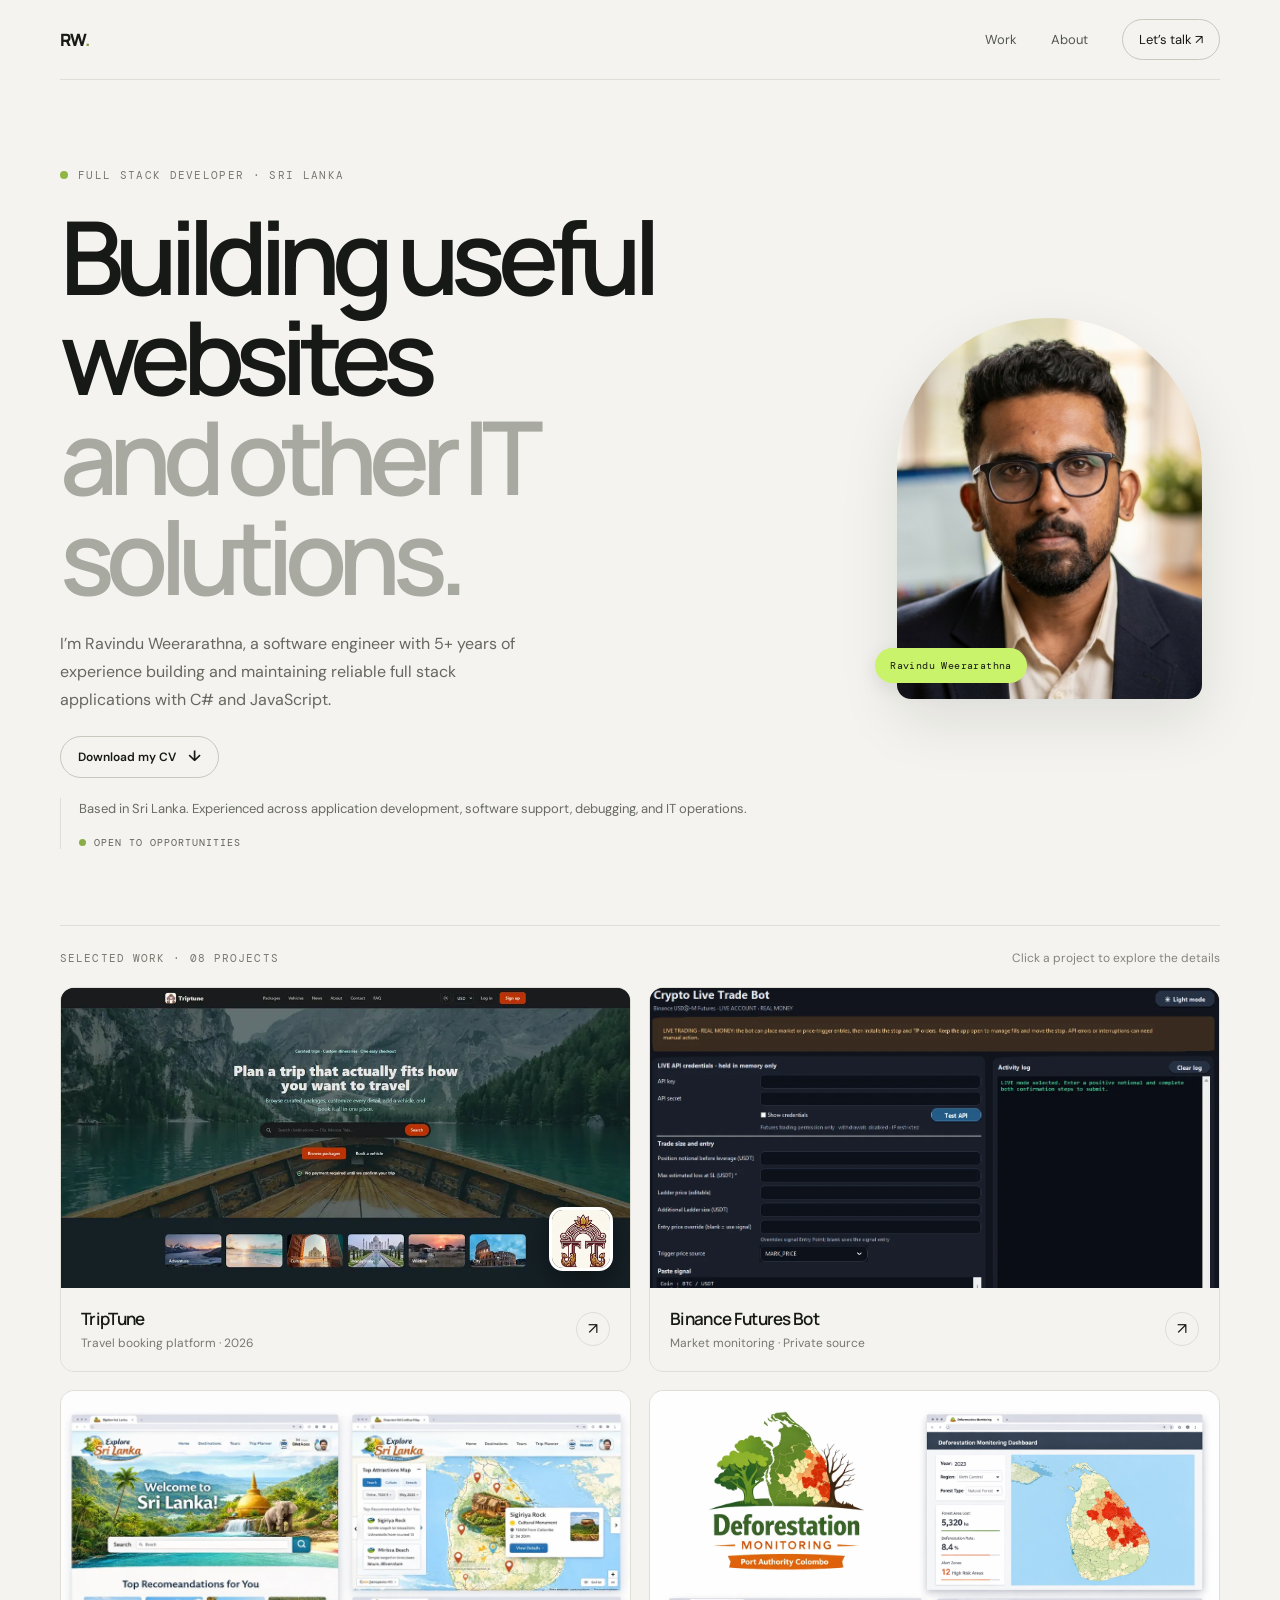
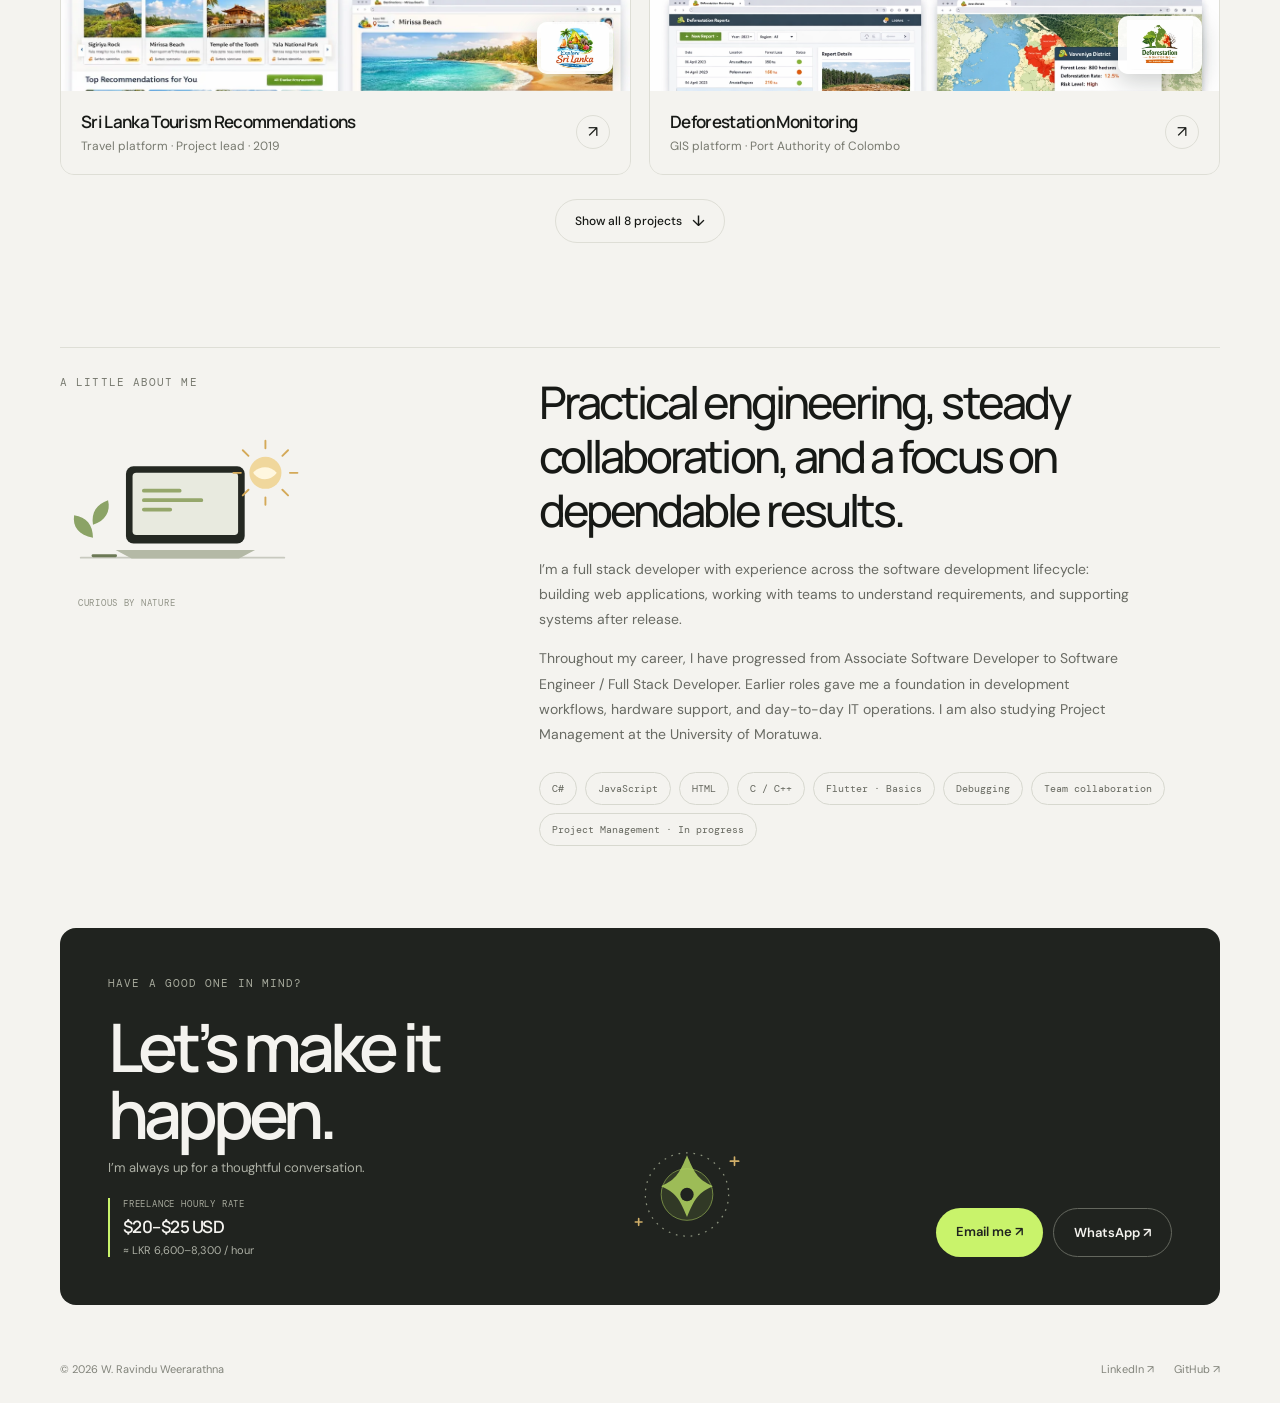
==== commit feec9acc: "Add files via upload" ====
--- a/index.html
+++ b/index.html
@@ -14,7 +14,7 @@
 <body>
   <header class="wrap nav"><a class="brand" href="#top">RW<span>.</span></a><nav class="nav-links" aria-label="Main navigation"><a href="#work">Work</a><a href="#about">About</a><a href="#contact" class="nav-cta">Let’s talk <span aria-hidden="true">↗</span></a></nav></header>
   <main id="top" class="wrap">
-    <section class="hero"><div><div class="eyebrow">Full Stack Developer · Sri Lanka</div><h1>Building useful websites<br><em>and other IT solutions.</em></h1><p class="hero-copy">I’m Ravindu Weerarathna, a software engineer with 5+ years of experience building and maintaining reliable full stack applications with C# and JavaScript.</p></div><figure class="portrait-wrap"><img class="portrait" src="ravindu-weerarathna.jpg" alt="Portrait of Ravindu Weerarathna"><figcaption class="portrait-caption">Ravindu Weerarathna</figcaption></figure><aside class="hero-aside"><p>Based in Sri Lanka. Experienced across application development, software support, debugging, and IT operations.</p><div class="availability">Open to opportunities</div></aside></section>
+    <section class="hero"><div><div class="eyebrow">Full Stack Developer · Sri Lanka</div><h1>Building useful websites<br><em>and other IT solutions.</em></h1><p class="hero-copy">I’m Ravindu Weerarathna, a software engineer with 5+ years of experience building and maintaining reliable full stack applications with C# and JavaScript.</p><a class="cv-download" href="Ravindu-Weerarathna-CV-2026.pdf" download>Download my CV <span aria-hidden="true">↓</span></a></div><figure class="portrait-wrap"><img class="portrait" src="ravindu-weerarathna.jpg" alt="Portrait of Ravindu Weerarathna"><figcaption class="portrait-caption">Ravindu Weerarathna</figcaption></figure><aside class="hero-aside"><p>Based in Sri Lanka. Experienced across application development, software support, debugging, and IT operations.</p><div class="availability">Open to opportunities</div></aside></section>
     <section id="work"><div class="section-head"><span class="section-label">Selected work · 08 projects</span><span class="section-note">Click a project to explore the details</span></div>
       <div class="projects" id="project-list">
         <article class="project" tabindex="0" role="button" aria-haspopup="dialog" data-project="0"><div class="project-art art-game"><img class="game-preview" src="android-mini-game.webp" alt="Basket Scorer Android mini game showing its court and score"><img class="game-logo" src="basket-scorer-logo.webp" alt="Basket Scorer game logo"></div><div class="project-meta"><div><h3>Android Mini Game</h3><p>Basketball · Android · April 2021</p></div><span class="arrow" aria-hidden="true">↗</span></div></article>
@@ -30,7 +30,7 @@
       <div class="projects-toggle-wrap"><button class="projects-toggle" type="button" aria-expanded="false" aria-controls="project-list">Show all 8 projects <span aria-hidden="true">↓</span></button></div>
     </section>
     <section id="about" class="about"><div class="about-title">A little about me<div class="about-illustration" aria-hidden="true"><svg viewBox="0 0 260 180" role="presentation"><path d="M22 145h216" stroke="#c8c9bf" stroke-width="2" stroke-linecap="round"/><rect x="70" y="48" width="126" height="82" rx="8" fill="#242822"/><rect x="77" y="55" width="112" height="66" rx="4" fill="#e8eadf"/><path d="M89 74h38M89 84h61M89 94h28" stroke="#95a76b" stroke-width="4" stroke-linecap="round"/><path d="M59 137h148l-17 9H76z" fill="#b4b9a6"/><path d="M35 143V90m0 34c-15-3-22-12-20-24 13 2 20 10 20 24Zm0-14c13-4 19-14 16-26-12 4-18 13-16 26Z" fill="#8ba366"/><path d="M35 143h24" stroke="#6c7956" stroke-width="3" stroke-linecap="round"/><circle cx="218" cy="55" r="17" fill="#f0d79c"/><path d="M218 29v-8m0 68v-8m26-26h8m-68 0h8m44-18 6-6m-48 48 6-6m36 0 6 6m-48-48 6 6" stroke="#d4a958" stroke-width="2" stroke-linecap="round"/><path d="M205 55c6-8 19-8 25 0-6 9-19 9-25 0Z" fill="#fff7df"/></svg><span>Curious by nature</span></div></div><div class="about-copy"><h2>Practical engineering, steady collaboration, and a focus on dependable results.</h2><p>I’m a full stack developer with experience across the software development lifecycle: building web applications, working with teams to understand requirements, and supporting systems after release.</p><p>Throughout my career, I have progressed from Associate Software Developer to Software Engineer / Full Stack Developer. Earlier roles gave me a foundation in development workflows, hardware support, and day-to-day IT operations. I am also studying Project Management at the University of Moratuwa.</p><div class="chips"><span class="chip">C#</span><span class="chip">JavaScript</span><span class="chip">HTML</span><span class="chip">C / C++</span><span class="chip">Flutter · Basics</span><span class="chip">Debugging</span><span class="chip">Team collaboration</span><span class="chip">Project Management · In progress</span></div></div></section>
-    <section id="contact" class="contact"><div><div class="section-label">Have a good one in mind?</div><h2>Let’s make it<br>happen.</h2><p>I’m always up for a thoughtful conversation.</p></div><div class="contact-illustration" aria-hidden="true"><svg viewBox="0 0 180 150" role="presentation"><circle cx="90" cy="75" r="50" fill="none" stroke="#9da58d" stroke-width="1.5" stroke-dasharray="2 7"/><circle cx="90" cy="75" r="31" fill="#c9f36b" fill-opacity=".12" stroke="#c9f36b" stroke-opacity=".65"/><path d="M90 28c8 19 12 29 31 37-19 8-23 18-31 37-8-19-12-29-31-37 19-8 23-18 31-37Z" fill="#c9f36b" fill-opacity=".85"/><circle cx="90" cy="75" r="8" fill="#20231f"/><path d="M142 35h10m-5-5v10M28 108h8m-4-4v8" stroke="#f0c876" stroke-width="2" stroke-linecap="round"/></svg></div><div class="contact-actions"><a class="contact-link" href="mailto:ravinduweerarathna@yahoo.com">Email me ↗</a><a class="contact-link contact-link-secondary" href="https://wa.me/94767962078" target="_blank" rel="noreferrer">WhatsApp ↗</a></div></section>
+    <section id="contact" class="contact"><div><div class="section-label">Have a good one in mind?</div><h2>Let’s make it<br>happen.</h2><p>I’m always up for a thoughtful conversation.</p><div class="rate-note"><span>Freelance hourly rate</span><strong>$20–$25 USD</strong><small>≈ LKR 6,600–8,300 / hour</small></div></div><div class="contact-illustration" aria-hidden="true"><svg viewBox="0 0 180 150" role="presentation"><circle cx="90" cy="75" r="50" fill="none" stroke="#9da58d" stroke-width="1.5" stroke-dasharray="2 7"/><circle cx="90" cy="75" r="31" fill="#c9f36b" fill-opacity=".12" stroke="#c9f36b" stroke-opacity=".65"/><path d="M90 28c8 19 12 29 31 37-19 8-23 18-31 37-8-19-12-29-31-37 19-8 23-18 31-37Z" fill="#c9f36b" fill-opacity=".85"/><circle cx="90" cy="75" r="8" fill="#20231f"/><path d="M142 35h10m-5-5v10M28 108h8m-4-4v8" stroke="#f0c876" stroke-width="2" stroke-linecap="round"/></svg></div><div class="contact-actions"><a class="contact-link" href="mailto:ravinduweerarathna@yahoo.com">Email me ↗</a><a class="contact-link contact-link-secondary" href="https://wa.me/94767962078" target="_blank" rel="noreferrer">WhatsApp ↗</a></div></section>
   </main>
   <footer class="wrap footer"><span>© 2026 W. Ravindu Weerarathna</span><div class="footer-social"><a href="https://www.linkedin.com/in/ravindu-weerarathna" target="_blank" rel="noreferrer">LinkedIn ↗</a><a href="https://github.com/RavinduWeerarathna-git" target="_blank" rel="noreferrer">GitHub ↗</a></div></footer>
   <dialog id="project-dialog" aria-labelledby="modal-title"><div class="modal-inner"><button class="modal-close" aria-label="Close project details">×</button><div class="modal-kicker" id="modal-kicker"></div><h2 id="modal-title"></h2><p id="modal-description"></p><div class="modal-gallery" id="modal-gallery"></div><div class="modal-details"><div><strong>My role</strong><span id="modal-role"></span></div><div><strong>Year</strong><span id="modal-year"></span></div><div><strong>What I did</strong><span id="modal-contribution"></span></div><div><strong>Outcome</strong><span id="modal-outcome"></span></div><div><strong>Technologies</strong><span id="modal-tech"></span></div></div><div class="modal-actions" id="modal-actions"></div></div></dialog>
--- a/styles.css
+++ b/styles.css
@@ -249,3 +249,13 @@
 .contact-illustration svg { display: block; width: 100%; height: auto; }
 .contact-actions { position: relative; z-index: 1; }
 @media (max-width: 700px) { .about-illustration { width: min(70%, 220px); margin-top: 22px; } .contact-illustration { align-self: center; width: 120px; flex-basis: 120px; margin-top: -12px; } }
+
+.cv-download { display: inline-flex; align-items: center; gap: 12px; margin-top: 22px; padding: 12px 17px; border: 1px solid #c7c8be; border-radius: 999px; background: transparent; font-size: 12px; font-weight: 600; transition: .2s; }
+.cv-download span { font-size: 15px; line-height: 1; }
+.cv-download:hover { background: var(--green); border-color: var(--green); transform: translateY(-2px); }
+
+.rate-note { display: grid; gap: 5px; margin-top: 22px; padding-left: 13px; border-left: 2px solid var(--green); }
+.rate-note span { font: 9px var(--mono); letter-spacing: .09em; text-transform: uppercase; color: #a6a99c; }
+.rate-note strong { font: 600 17px var(--display); letter-spacing: -.03em; color: #f4f3ef; }
+.rate-note small { font-size: 11px; color: #adb0a5; }
+@media (max-width: 700px) { .rate-note { margin-top: 17px; } }
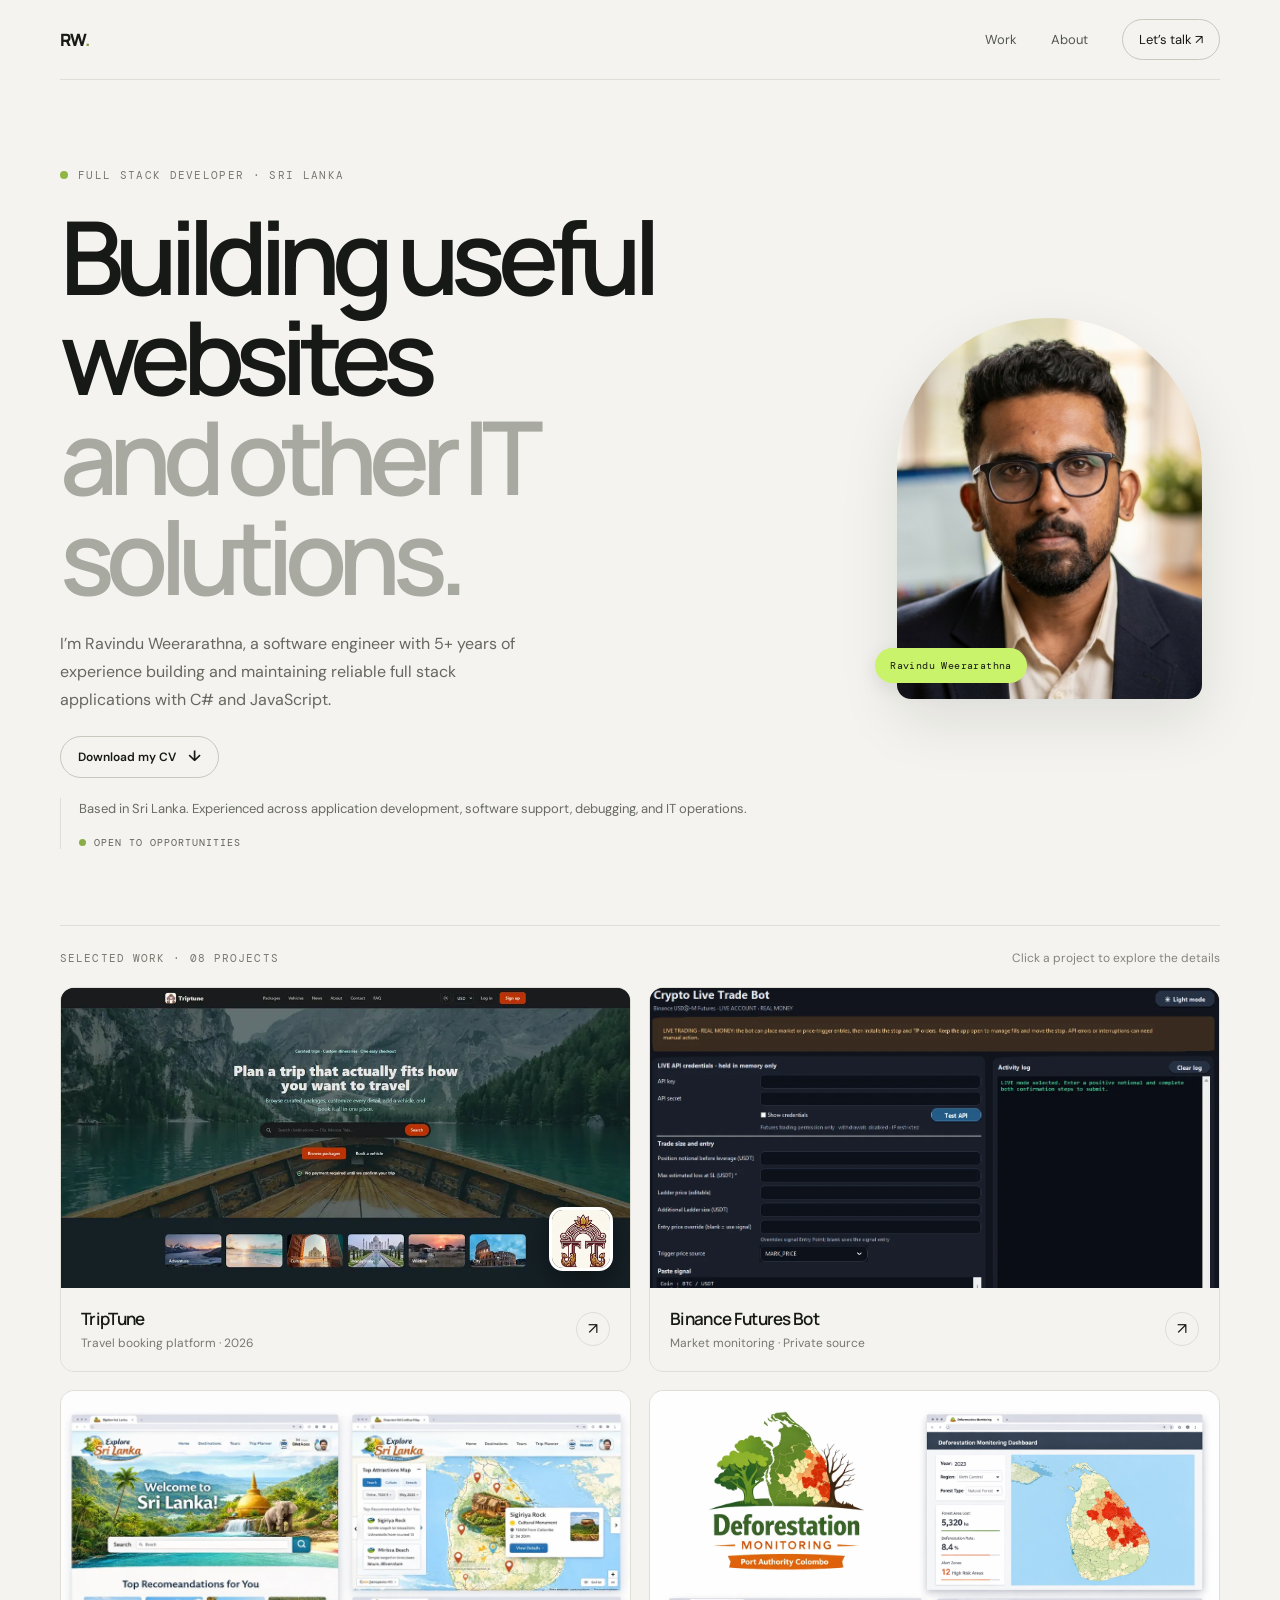
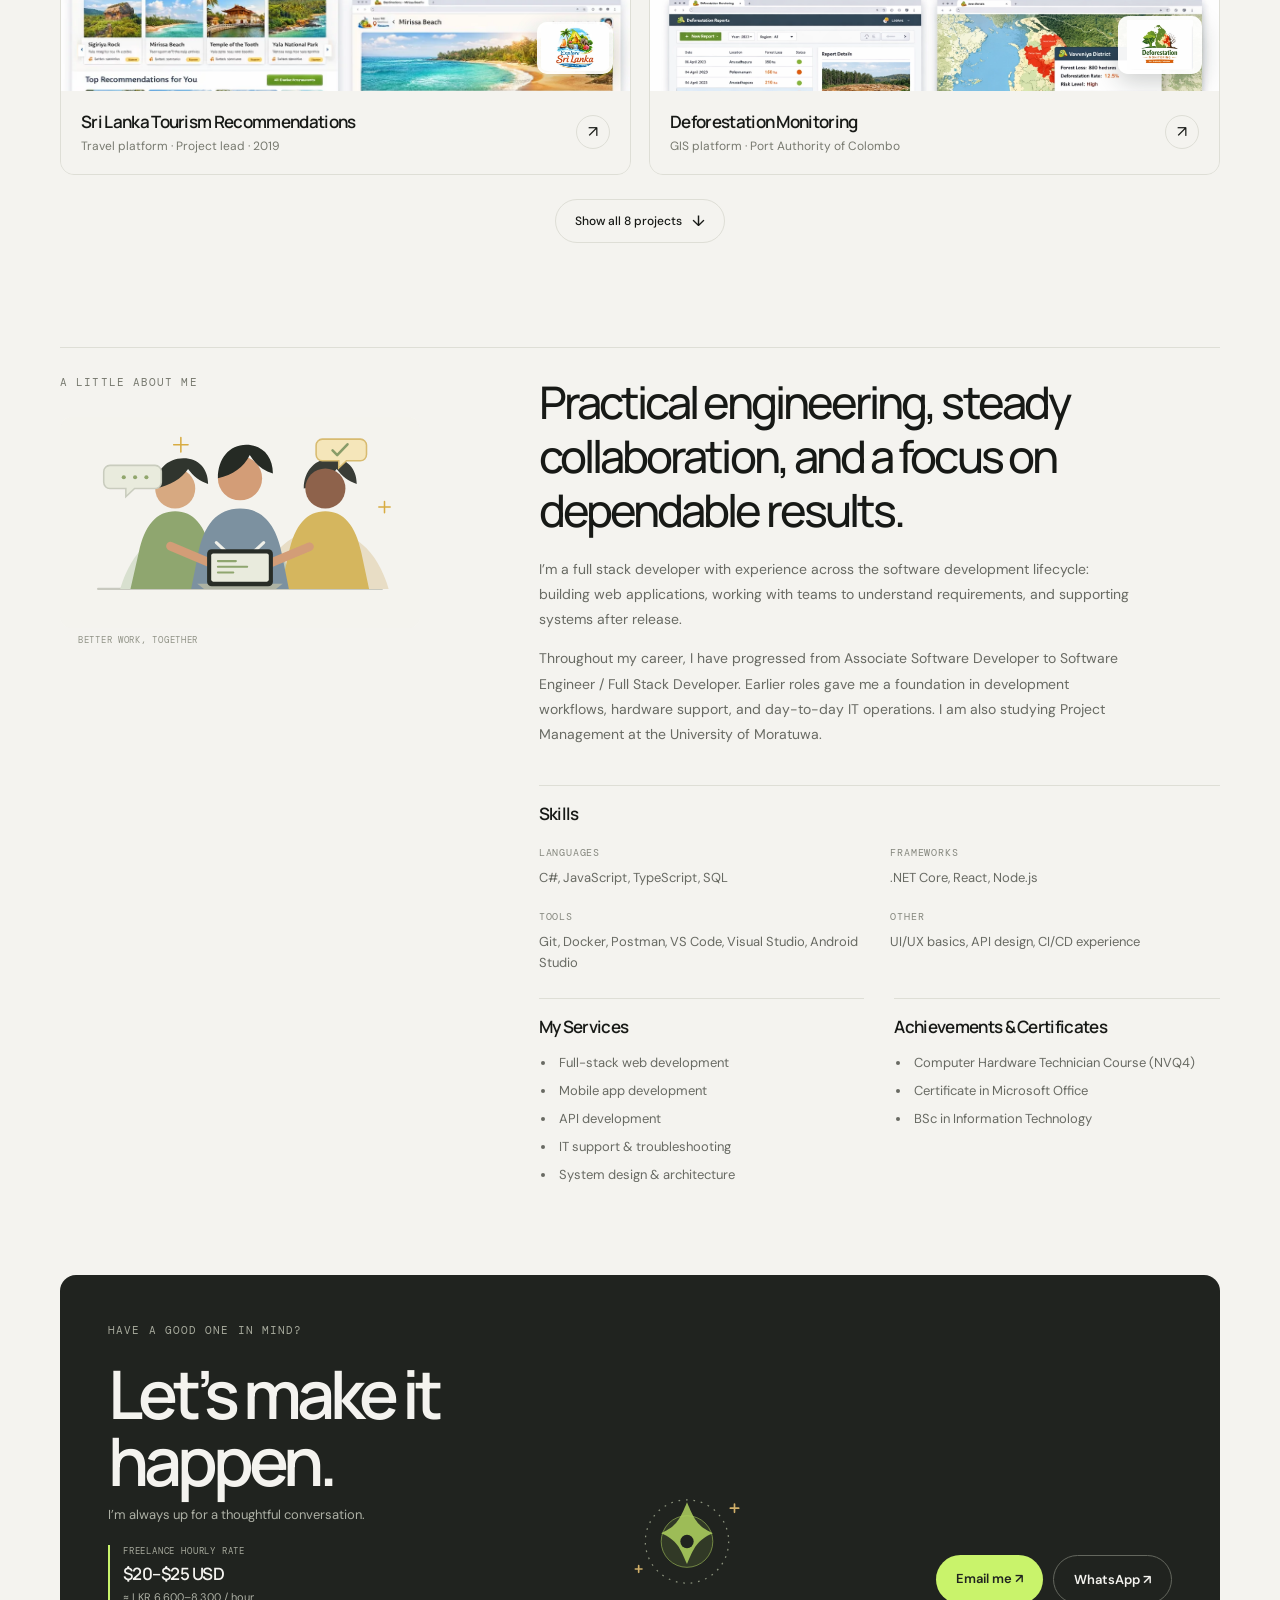
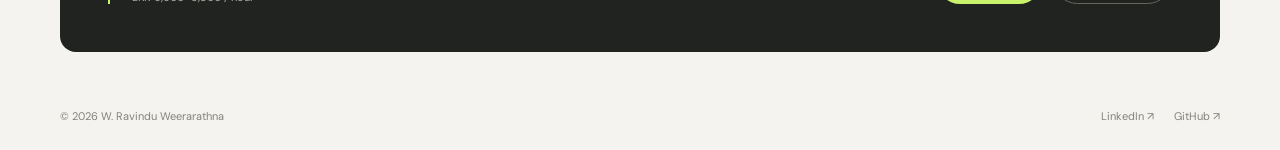
==== commit 23becc17: "Add files via upload" ====
--- a/index.html
+++ b/index.html
@@ -29,7 +29,11 @@
       </div>
       <div class="projects-toggle-wrap"><button class="projects-toggle" type="button" aria-expanded="false" aria-controls="project-list">Show all 8 projects <span aria-hidden="true">↓</span></button></div>
     </section>
-    <section id="about" class="about"><div class="about-title">A little about me<div class="about-illustration" aria-hidden="true"><svg viewBox="0 0 260 180" role="presentation"><path d="M22 145h216" stroke="#c8c9bf" stroke-width="2" stroke-linecap="round"/><rect x="70" y="48" width="126" height="82" rx="8" fill="#242822"/><rect x="77" y="55" width="112" height="66" rx="4" fill="#e8eadf"/><path d="M89 74h38M89 84h61M89 94h28" stroke="#95a76b" stroke-width="4" stroke-linecap="round"/><path d="M59 137h148l-17 9H76z" fill="#b4b9a6"/><path d="M35 143V90m0 34c-15-3-22-12-20-24 13 2 20 10 20 24Zm0-14c13-4 19-14 16-26-12 4-18 13-16 26Z" fill="#8ba366"/><path d="M35 143h24" stroke="#6c7956" stroke-width="3" stroke-linecap="round"/><circle cx="218" cy="55" r="17" fill="#f0d79c"/><path d="M218 29v-8m0 68v-8m26-26h8m-68 0h8m44-18 6-6m-48 48 6-6m36 0 6 6m-48-48 6 6" stroke="#d4a958" stroke-width="2" stroke-linecap="round"/><path d="M205 55c6-8 19-8 25 0-6 9-19 9-25 0Z" fill="#fff7df"/></svg><span>Curious by nature</span></div></div><div class="about-copy"><h2>Practical engineering, steady collaboration, and a focus on dependable results.</h2><p>I’m a full stack developer with experience across the software development lifecycle: building web applications, working with teams to understand requirements, and supporting systems after release.</p><p>Throughout my career, I have progressed from Associate Software Developer to Software Engineer / Full Stack Developer. Earlier roles gave me a foundation in development workflows, hardware support, and day-to-day IT operations. I am also studying Project Management at the University of Moratuwa.</p><div class="chips"><span class="chip">C#</span><span class="chip">JavaScript</span><span class="chip">HTML</span><span class="chip">C / C++</span><span class="chip">Flutter · Basics</span><span class="chip">Debugging</span><span class="chip">Team collaboration</span><span class="chip">Project Management · In progress</span></div></div></section>
+    <section id="about" class="about"><div class="about-title">A little about me<div class="about-illustration" aria-hidden="true"><img src="it-portfolio-illustration.svg" alt=""><span>Better work, together</span></div></div><div class="about-copy"><h2>Practical engineering, steady collaboration, and a focus on dependable results.</h2><p>I’m a full stack developer with experience across the software development lifecycle: building web applications, working with teams to understand requirements, and supporting systems after release.</p><p>Throughout my career, I have progressed from Associate Software Developer to Software Engineer / Full Stack Developer. Earlier roles gave me a foundation in development workflows, hardware support, and day-to-day IT operations. I am also studying Project Management at the University of Moratuwa.</p><div class="about-detail-grid">
+<div class="about-detail"><h3>Skills</h3><div class="skill-categories"><div><strong>Languages</strong><p>C#, JavaScript, TypeScript, SQL</p></div><div><strong>Frameworks</strong><p>.NET Core, React, Node.js</p></div><div><strong>Tools</strong><p>Git, Docker, Postman, VS Code, Visual Studio, Android Studio</p></div><div><strong>Other</strong><p>UI/UX basics, API design, CI/CD experience</p></div></div></div>
+<div class="about-detail"><h3>My Services</h3><ul><li>Full-stack web development</li><li>Mobile app development</li><li>API development</li><li>IT support &amp; troubleshooting</li><li>System design &amp; architecture</li></ul></div>
+<div class="about-detail"><h3>Achievements &amp; Certificates</h3><ul><li>Computer Hardware Technician Course (NVQ4)</li><li>Certificate in Microsoft Office</li><li>BSc in Information Technology</li></ul></div>
+</div></div></section>
     <section id="contact" class="contact"><div><div class="section-label">Have a good one in mind?</div><h2>Let’s make it<br>happen.</h2><p>I’m always up for a thoughtful conversation.</p><div class="rate-note"><span>Freelance hourly rate</span><strong>$20–$25 USD</strong><small>≈ LKR 6,600–8,300 / hour</small></div></div><div class="contact-illustration" aria-hidden="true"><svg viewBox="0 0 180 150" role="presentation"><circle cx="90" cy="75" r="50" fill="none" stroke="#9da58d" stroke-width="1.5" stroke-dasharray="2 7"/><circle cx="90" cy="75" r="31" fill="#c9f36b" fill-opacity=".12" stroke="#c9f36b" stroke-opacity=".65"/><path d="M90 28c8 19 12 29 31 37-19 8-23 18-31 37-8-19-12-29-31-37 19-8 23-18 31-37Z" fill="#c9f36b" fill-opacity=".85"/><circle cx="90" cy="75" r="8" fill="#20231f"/><path d="M142 35h10m-5-5v10M28 108h8m-4-4v8" stroke="#f0c876" stroke-width="2" stroke-linecap="round"/></svg></div><div class="contact-actions"><a class="contact-link" href="mailto:ravinduweerarathna@yahoo.com">Email me ↗</a><a class="contact-link contact-link-secondary" href="https://wa.me/94767962078" target="_blank" rel="noreferrer">WhatsApp ↗</a></div></section>
   </main>
   <footer class="wrap footer"><span>© 2026 W. Ravindu Weerarathna</span><div class="footer-social"><a href="https://www.linkedin.com/in/ravindu-weerarathna" target="_blank" rel="noreferrer">LinkedIn ↗</a><a href="https://github.com/RavinduWeerarathna-git" target="_blank" rel="noreferrer">GitHub ↗</a></div></footer>
@@ -55,3 +59,5 @@
   </script>
 </body>
 </html>
+
+
--- a/styles.css
+++ b/styles.css
@@ -241,14 +241,14 @@
 .projects.show-all { position: static; z-index: auto; left: auto; right: auto; bottom: auto; max-height: none; overflow: visible; padding: 0; border: 0; border-radius: 0; background: transparent; box-shadow: none; }
 @media (max-width: 700px) { .projects.show-all { max-height: none; padding: 0; gap: 12px; } }
 
-.about-illustration { width: min(100%, 245px); margin-top: 32px; }
-.about-illustration svg { display: block; width: 100%; height: auto; overflow: visible; }
+.about-illustration { width: min(100%, 360px); margin-top: 28px; }
+.about-illustration img { display: block; width: 100%; height: auto; overflow: visible; }
 .about-illustration span { display: block; margin: 6px 0 0 18px; font: 9px var(--mono); letter-spacing: .08em; text-transform: uppercase; color: #919387; }
 .contact { position: relative; overflow: hidden; }
 .contact-illustration { flex: 0 0 150px; width: 150px; opacity: .85; }
 .contact-illustration svg { display: block; width: 100%; height: auto; }
 .contact-actions { position: relative; z-index: 1; }
-@media (max-width: 700px) { .about-illustration { width: min(70%, 220px); margin-top: 22px; } .contact-illustration { align-self: center; width: 120px; flex-basis: 120px; margin-top: -12px; } }
+@media (max-width: 700px) { .about-illustration { width: min(100%, 360px); margin-top: 22px; } .contact-illustration { align-self: center; width: 120px; flex-basis: 120px; margin-top: -12px; } }
 
 .cv-download { display: inline-flex; align-items: center; gap: 12px; margin-top: 22px; padding: 12px 17px; border: 1px solid #c7c8be; border-radius: 999px; background: transparent; font-size: 12px; font-weight: 600; transition: .2s; }
 .cv-download span { font-size: 15px; line-height: 1; }
@@ -259,3 +259,16 @@
 .rate-note strong { font: 600 17px var(--display); letter-spacing: -.03em; color: #f4f3ef; }
 .rate-note small { font-size: 11px; color: #adb0a5; }
 @media (max-width: 700px) { .rate-note { margin-top: 17px; } }
+
+.about-detail-grid { display: grid; grid-template-columns: 1fr 1fr; gap: 24px 30px; margin-top: 38px; }
+.about-detail { padding-top: 16px; border-top: 1px solid var(--line); }
+.about-detail:first-child { grid-column: 1 / -1; }
+.about-detail h3 { margin: 0 0 15px; font: 600 17px var(--display); letter-spacing: -.04em; }
+.skill-categories { display: grid; grid-template-columns: repeat(2, minmax(0,1fr)); gap: 15px 22px; }
+.skill-categories strong { font: 10px var(--mono); letter-spacing: .08em; text-transform: uppercase; color: #85877e; }
+.skill-categories p { margin: 6px 0 0; font-size: 13px; line-height: 1.65; }
+.about-detail ul { margin: 0; padding-left: 17px; color: #686a63; }
+.about-detail li { margin: 0 0 8px; padding-left: 3px; font-size: 13px; line-height: 1.55; }
+@media (max-width: 700px) { .about-detail-grid { grid-template-columns: 1fr; gap: 20px; margin-top: 28px; } .about-detail:first-child { grid-column: auto; } .skill-categories { grid-template-columns: 1fr; gap: 13px; } }
+
+
